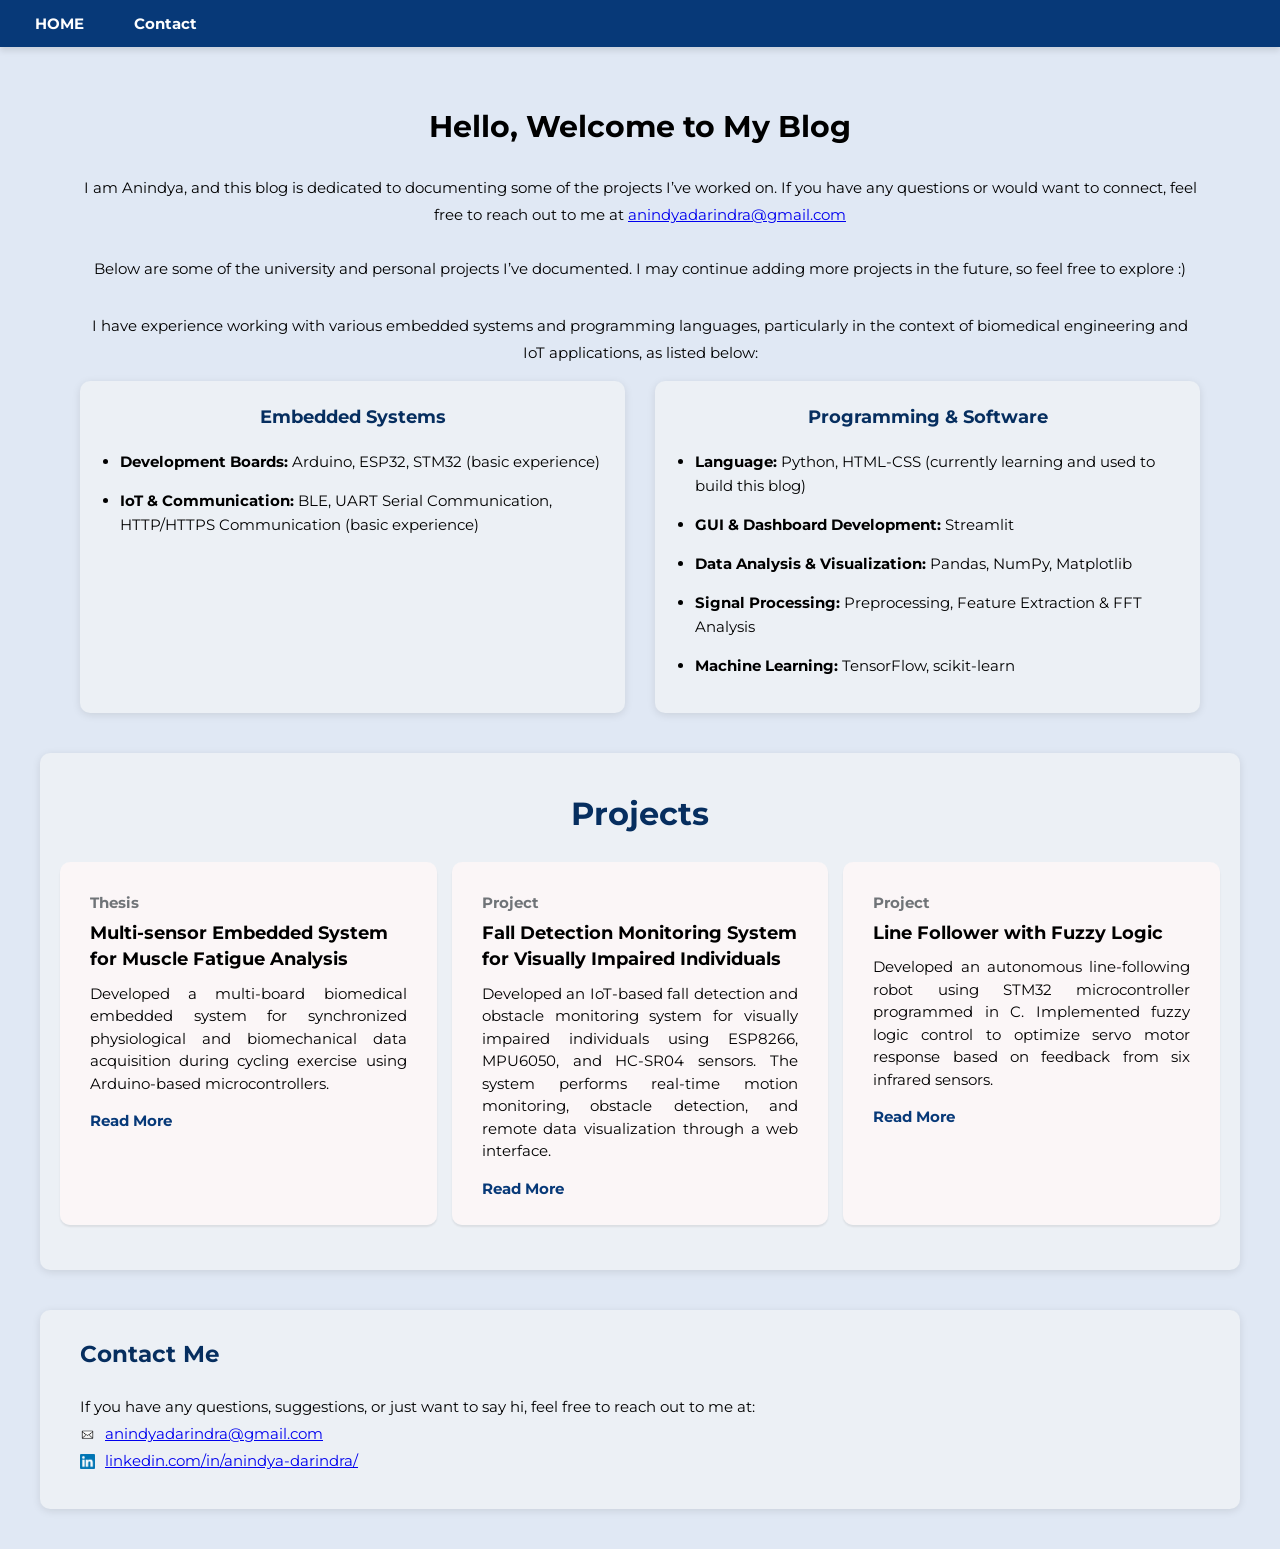
==== index.html @ 3009e82d "First commit" ====
<!DOCTYPE html>
<html lang="en">

<!--head itu isinya fungsi-fungsi backstage-->
<head>
    <meta charset="UTF-8">
    <meta http-equiv="X-UA-Compatible" content="IE=edge" />

    <!-- Biar responsif sama perubahan ukuran layar -->
    <meta name="viewport" content="width=device-width, initial-scale=1, shrink-to-fit=no" />

    <title>Home</title>

    <!--ngelink ke css/desainnya web home-->
    <link rel="stylesheet" href="css/index.css">
    <link rel="stylesheet" href="css/responsive.css">
    <link href="https://fonts.googleapis.com/css?family=Poppins:400,700&display=swap" rel="stylesheet">
    <link href="https://fonts.googleapis.com/css2?family=Montserrat:wght@400;700&display=swap" rel="stylesheet">

  </head>

  <!--body itu isi yang ditampilin-->
    <body>
        <!-- Navbar -->
        <header class="header_section">
            <div class="top-wrapper">     
            <ul class="navbar">
                <li><a href="index.html">HOME</a></li>
                <li><a href="#contact">Contact</a></li>
            </ul>
           </div> 
        </header>
        <!-- Navbar -->


        <!-- Slide Show -->
        <div class="section-1" id="introduction">
            <h1>Hello, Welcome to My Blog</h1>
            <p>
                I am Anindya, and this blog is dedicated to documenting some of the projects I’ve worked on. If you have any questions or would want to connect, feel free to reach out to me at <a href="mailto:anindyadarindra@gmail.com">anindyadarindra@gmail.com</a> <br> <br> 

                Below are some of the university and personal projects I’ve documented. I may continue adding more projects in the future, so feel free to explore :)
            </p>

            <p class="skills-intro">
                    I have experience working with various embedded systems and programming languages, particularly in the context of biomedical engineering and IoT applications, as listed below:
            </p>
            <div class="skills-container">
                <div class="skills-box">
                    <h3>Embedded Systems</h3>

                    <ul>
                        <li>
                            <strong>Development Boards:</strong>
                            Arduino, ESP32, STM32 (basic experience)
                        </li>

                        <li>
                            <strong>IoT & Communication:</strong>
                            BLE, UART Serial Communication, HTTP/HTTPS Communication
                            (basic experience)
                        </li>
                    </ul>
                </div>

                <div class="skills-box">
                    <h3>Programming & Software</h3>

                    <ul>
                        <li>
                            <strong>Language:</strong>
                            Python, HTML-CSS (currently learning and used to build this blog)
                        </li>

                        <li>
                            <strong>GUI & Dashboard Development:</strong>
                            Streamlit
                        </li>

                        <li>
                            <strong>Data Analysis & Visualization:</strong>
                            Pandas, NumPy, Matplotlib
                        </li>

                        <li>
                            <strong>Signal Processing:</strong>
                            Preprocessing, Feature Extraction & FFT Analysis
                        </li>

                        <li>
                            <strong>Machine Learning:</strong>
                            TensorFlow, scikit-learn
                        </li>
                    </ul>
                </div>

            </div>
        </div>

        <div class="section-2" id="project">
            <h2>Projects</h2>
            <div class="projects-container">
                <div class="project-item">
                    <h5>Thesis</h5>
                    <a href="1 - thesis.html" target="_blank" class="project-link"></a>
                    <h3>Multi-sensor Embedded System for Muscle Fatigue Analysis</h3>
                    <p>
                        Developed a multi-board biomedical embedded system for synchronized physiological and biomechanical data acquisition during cycling exercise using Arduino-based microcontrollers. 
                    </p>
                    <span class="read-more">Read More</span>
                    </a>
                </div>
                
                <div class="project-item">
                    <h5>Project</h5>    
                    <a href="2 - fall detection.html" target="_blank" class="project-link">
                    <h3>Fall Detection Monitoring System for Visually Impaired Individuals</h3>
                    <p>
                        Developed an IoT-based fall detection and obstacle monitoring system for visually impaired individuals using ESP8266, MPU6050, and HC-SR04 sensors. The system performs real-time motion monitoring, obstacle detection, and remote data visualization through a web interface.
                    </p>
                    <span class="read-more">Read More</span>
                    </a>
                </div>

                <div class="project-item">
                    <h5>Project</h5>
                    <a href="3 - line follower.html" target="_blank" class="project-link">
                    <h3>Line Follower with Fuzzy Logic</h3>
                    <p>
                        Developed an autonomous line-following robot using STM32 microcontroller programmed in C. Implemented fuzzy logic control to optimize servo motor response based on feedback from six infrared sensors.
                    </p>
                     <span class="read-more">Read More</span>
                    </a>
                </div>
        
            </div>
        </div>
        <div class="contact" id="contact">
            <h2>Contact Me</h2>
            <p>
                If you have any questions, suggestions, or just want to say hi, feel free to reach out to me at: <br>
                <a href="mailto:anindyadarindra@gmail.com"> <img src="images/email-logo.png" alt="Email Icon">anindyadarindra@gmail.com</a> <br>
                <a href="https://www.linkedin.com/in/anindyadarindra/" target="_blank"> <img src="images/linkedin_logo.png" alt="LinkedIn Icon">linkedin.com/in/anindya-darindra/</a> <br>
            </p>
        </div>

    </body>

</html>
---- css/index.css ----
* {
    box-sizing: border-box;
}

/* Navigation Bar */
.header_section {
    font-family: Montserrat, sans-serif;
    position: fixed; /* Navbar tetap di atas saat scroll */
    top: 0;
    left: 0;
    width: 100%; 
    z-index: 1000; /* Pastikan di atas elemen lainnya */
    background-color: #073978; 
    box-shadow: 0 4px 6px rgba(0, 0, 0, 0.1); /* Bayangan */
  }
  
  /* Kontainer utama navbar */
  .top-wrapper {
    display: flex; /* Aktifkan Flexbox */
    align-items: center; /* Elemen sejajar vertikal */
    padding: 10px 20px; /* Spasi di dalam navbar */
  }
  
  /* Styling untuk navbar links */
  .navbar {
    display: flex; /* Sejajarkan link secara horizontal */
    gap: 20px; /* Jarak antar link */
    list-style: none; /* Hilangkan bullet point */
    margin: 0; /* Hilangkan margin default */
    padding: 0; /* Hilangkan padding default */
  }
  
  .navbar li {
    display: inline-block; /* Buat link tampil dalam satu baris */
  }
  
  .navbar a {
    text-decoration: none; /* Hilangkan garis bawah */
    color: #FEFEFE; /* Warna teks */
    font-weight: bold; /* Teks lebih tebal */
    padding: 10px 15px; /* Ruang di dalam tombol */
    transition: all 0.3s ease; /* Animasi hover */
  }
  
  /* Hover effect untuk link */
  .navbar a:hover {
    color: #ECF0F5; /* Ubah warna teks saat hover */
    background-color: #3C8DBC; /* Warna latar saat hover */
    border-radius: 5px; /* Membulatkan tepi */
  }

/* Navigation Bar (Close)*/

/* Section */
.section-1 {
    position: relative;
    text-align: center;
    padding: 40px;
}

.skills-intro{
    margin-top: 30px;
}

.skills-container {
    display: flex;
    gap: 30px;
    margin-top: 10px;
    flex-wrap: wrap;
    text-align: left;
}

.skills-box {
    flex: 1;
    min-width: 300px;

    background-color: #ecf0f5;
    padding: 20px;
    border-radius: 10px;

    box-shadow: 0 2px 8px rgba(0,0,0,0.1);
}

.skills-box h3 {
    margin-top: 0;
    color: #062e5f;
    text-align: center;
}

.skills-box ul {
    padding-left: 20px;
}

.skills-box li {
    margin-bottom: 15px;
    line-height: 1.6;
}

/* Section 1 (Close) */

/* Section 2 */
.section-2 {
    padding: 5px 20px;
    background-color: #ecf0f5;

    border-radius: 10px;
    box-shadow: 0 2px 8px rgba(0,0,0,0.1);
}

.section-2 h2 {
    /*font-family: 'Poppins', sans-serif; */
    font-size: 32px;
    margin-bottom: 20px;
    text-align: center;
    color: #062e5f;
}

.projects-container {
    display: grid;
    grid-template-columns: repeat(3, 1fr);
    gap: 15px;
    padding-bottom: 40px;
}

.project-item{
    padding: 30px 30px 10px 30px;
    text-align: justify;
    line-height: 1.5;

    background-color: rgba(255, 248, 248, 0.78);
    border-radius: 10px;
    box-shadow: 0 2px 2px rgba(0,0,0,0.08);
}

.project-item h5{
    margin-top: 0;
    margin-bottom: 0px;
    text-align: left;
    color: #707478;
    font-size: 15px;
}

.project-link {
    text-decoration: none;
    color: inherit;
}

.project-link:hover .project-item {
    transform: translateY(-5px);
    transition: 0.3s ease;
}

.read-more {
    display: inline-block;
    margin-bottom: 15px;

    color: #073978;
    font-weight: 700;
}

.project-item h3{
    margin-top: 5px;
    margin-bottom: 10px;
    text-align: left;
}

.project-item p{
    margin-top: 0;
}

.section-2:after {
  content: "";
  display: table;
  clear: both;
}

.section-2 img {
    width: 100%; /* Pastikan gambar memenuhi lebar layar */
    height: 100%; /* Menyesuaikan tinggi dengan lebar */
    object-fit: cover; /* Agar gambar memenuhi kontainer dengan tetap mempertahankan proporsi */
    display: block; /* Menghindari inline spacing */
    margin: 0 auto; /* Tengah-kan gambar di kontainer */
}

/* Section 2 (Close) */

/* Section 3 */
.contact {
    
    gap: 10px;
    margin-top: 40px;
    flex-wrap: wrap;

    background-color: #ecf0f5;
    padding-top: 5px;
    padding-bottom: 20px;
    padding-left: 40px;
    border-radius: 10px;

    box-shadow: 0 2px 8px rgba(0,0,0,0.1);
    line-height: 1.8;
    align-items: center;
}

.contact h2 {
    color: #062e5f;
}

.contact img {
    height: 1em; /* tinggi gambar mengikuti tinggi teks */
    vertical-align: middle;
    padding-right: 10px; /* spasi antara gambar dan teks */
}

.click-btn {
    /*font-family: 'Poppins', sans-serif; */
    font-weight: bold;
    padding: 5px 20px;
    font-size: 27px;
    color: white;
    background-color: #073978;
    border: none;
    border-radius: 2px;
    cursor: pointer;
    box-shadow: 2px 2px 2px rgba(0, 0, 0, 0.2);
    transition: background-color 0.3s ease, transform 0.2s ease;
}

.click-btn:hover {
    background-color: #ecf0f5;
    color: #073978;
    transform: scale(1.1);
}

body {
    margin: 0; /* Hilangkan margin bawaan browser */
    padding: 40px 40px 40px 40px; /* Hilangkan padding bawaan browser */
    background-color: #dde6f3e2;
    font-family: 'Montserrat', sans-serif;
    font-size: 15px;
    line-height: 1.8;
}
---- css/responsive.css ----
/* Responsivitas */
/* masih belum responsif di handphone =( */
/* 1 rem = 16 px */ 
@media screen and (max-width: 600px) {
    .project-item {
        width: 100%;
        float: none;
    }

    .skills-container {
        flex-direction: column;
    }

    body {
        padding: 90px 20px 20px 20px;
    }
}
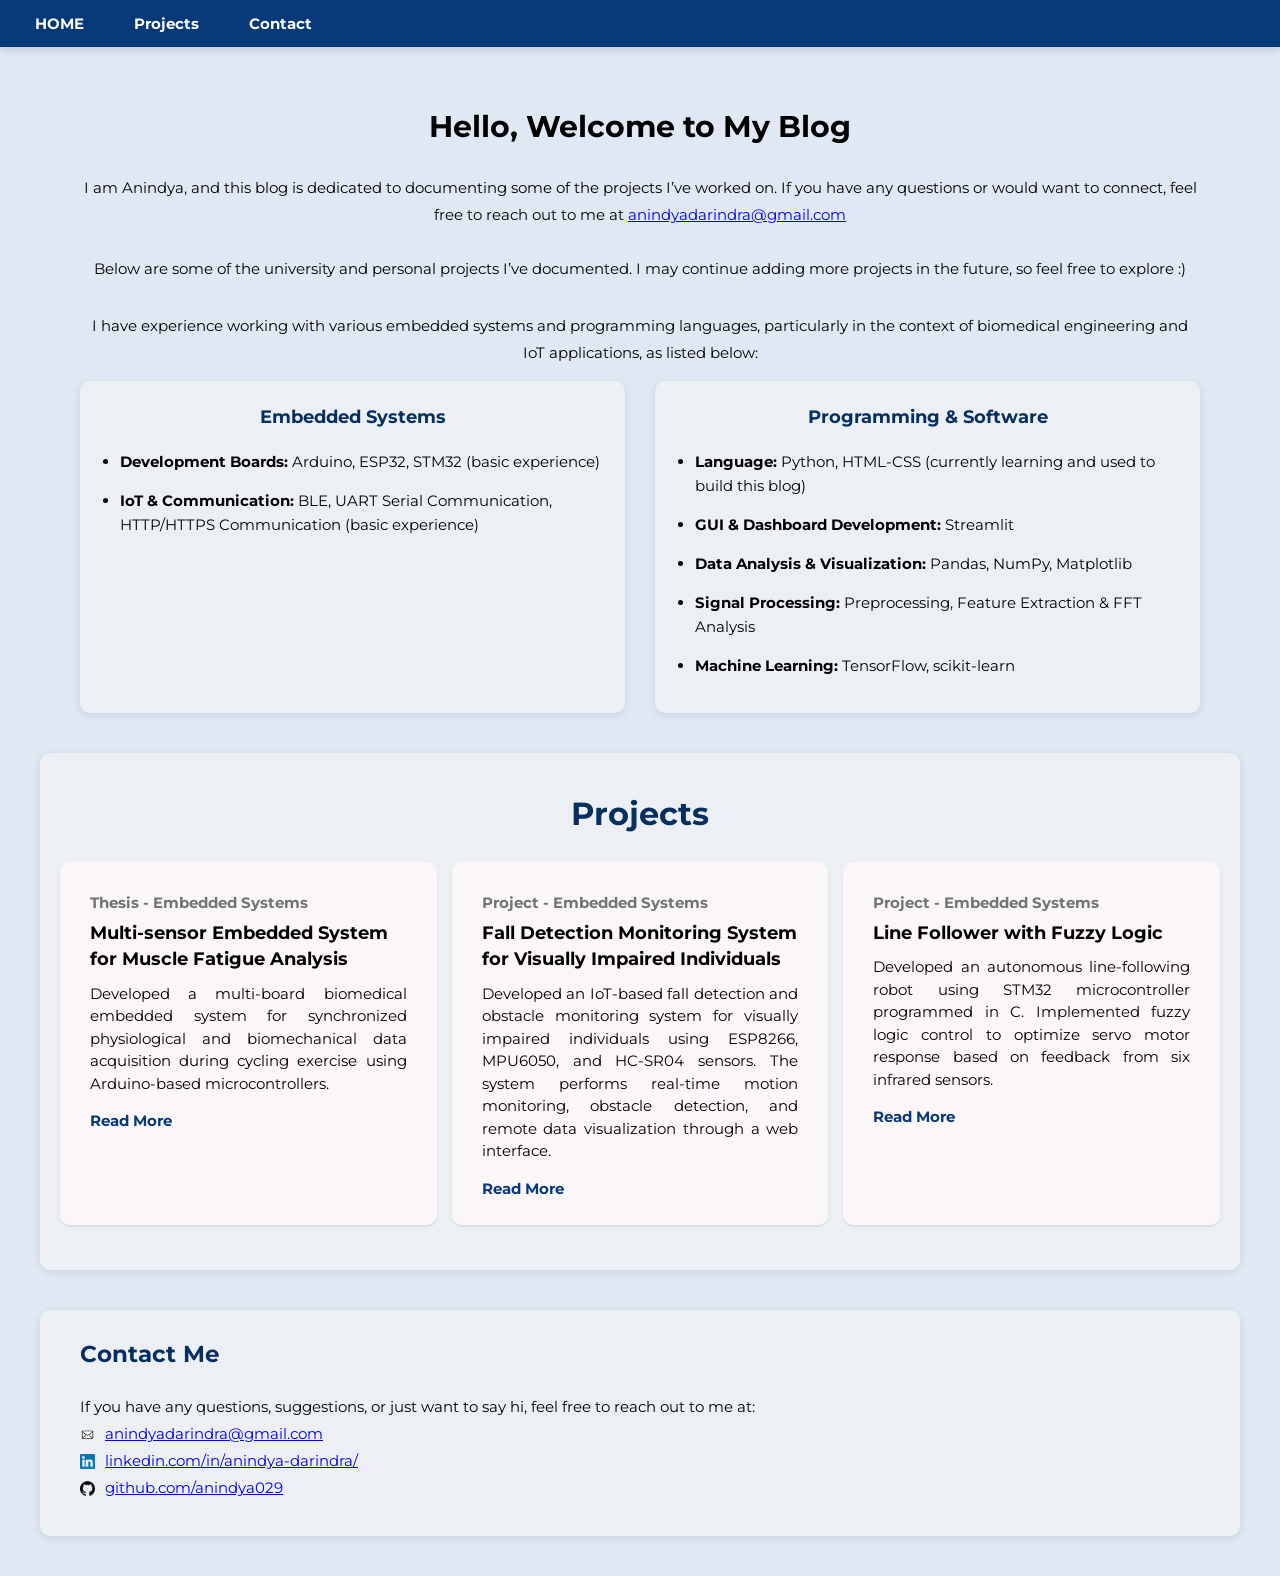
==== commit 0e23bd8c: "Add more content" ====
--- a/index.html
+++ b/index.html
@@ -26,7 +26,8 @@
             <div class="top-wrapper">     
             <ul class="navbar">
                 <li><a href="index.html">HOME</a></li>
-                <li><a href="#contact">Contact</a></li>
+                <li><a href="#project">Projects</a></li>
+                <li><a href="#contact">Contact</a></li>                
             </ul>
            </div> 
         </header>
@@ -101,8 +102,8 @@
             <h2>Projects</h2>
             <div class="projects-container">
                 <div class="project-item">
-                    <h5>Thesis</h5>
-                    <a href="1 - thesis.html" target="_blank" class="project-link"></a>
+                    <h5>Thesis - Embedded Systems</h5>
+                    <a href="1 - thesis.html" target="_blank" class="project-link">
                     <h3>Multi-sensor Embedded System for Muscle Fatigue Analysis</h3>
                     <p>
                         Developed a multi-board biomedical embedded system for synchronized physiological and biomechanical data acquisition during cycling exercise using Arduino-based microcontrollers. 
@@ -112,7 +113,7 @@
                 </div>
                 
                 <div class="project-item">
-                    <h5>Project</h5>    
+                    <h5>Project - Embedded Systems</h5>    
                     <a href="2 - fall detection.html" target="_blank" class="project-link">
                     <h3>Fall Detection Monitoring System for Visually Impaired Individuals</h3>
                     <p>
@@ -123,7 +124,7 @@
                 </div>
 
                 <div class="project-item">
-                    <h5>Project</h5>
+                    <h5>Project - Embedded Systems</h5>
                     <a href="3 - line follower.html" target="_blank" class="project-link">
                     <h3>Line Follower with Fuzzy Logic</h3>
                     <p>
@@ -132,6 +133,7 @@
                      <span class="read-more">Read More</span>
                     </a>
                 </div>
+              
         
             </div>
         </div>
@@ -141,6 +143,7 @@
                 If you have any questions, suggestions, or just want to say hi, feel free to reach out to me at: <br>
                 <a href="mailto:anindyadarindra@gmail.com"> <img src="images/email-logo.png" alt="Email Icon">anindyadarindra@gmail.com</a> <br>
                 <a href="https://www.linkedin.com/in/anindyadarindra/" target="_blank"> <img src="images/linkedin_logo.png" alt="LinkedIn Icon">linkedin.com/in/anindya-darindra/</a> <br>
+                <a href="https://github.com/anindya029" target="_blank"> <img src="images/github_logo.png" alt="GitHub Icon">github.com/anindya029</a>
             </p>
         </div>
 
--- a/css/index.css
+++ b/css/index.css
@@ -241,3 +241,61 @@
     line-height: 1.8;
 }
 
+.intro-project h1{
+    text-align: center;
+}
+.intro-project li{
+    list-style: none;  
+}
+
+.component {
+    display: grid;
+    grid-template-columns: repeat(2, 1fr);
+    gap: 15px;
+    padding-bottom: 40px;
+}
+
+.signal-processing {
+    display: grid;
+    grid-template-columns: repeat(3, 1fr);
+    gap: 15px;
+    padding-bottom: 40px;
+}
+
+.signal-processing ul {
+    margin-top: 5px;
+    padding-left: 20px;
+}
+
+.component img {
+    width: 100%; /* Pastikan gambar memenuhi lebar layar */
+    height: 100%; /* Menyesuaikan tinggi dengan lebar */
+    object-fit: cover; /* Agar gambar memenuhi kontainer dengan tetap mempertahankan proporsi */
+    display: block; /* Menghindari inline spacing */
+    margin: 0 auto; /* Tengah-kan gambar di kontainer */*/
+}
+
+.img-thesis2{
+    width: 40%; /* Pastikan gambar memenuhi lebar layar */
+    height: auto; /* Menyesuaikan tinggi dengan lebar */
+    object-fit: cover; /* Agar gambar memenuhi kontainer dengan tetap mempertahankan proporsi */
+    display: block; /* Menghindari inline spacing */
+    margin: 0 auto; /* Tengah-kan gambar di kontainer */
+    text-align: justify; /* Pusatkan teks di dalam kontainer */
+}
+
+.img-thesis3{
+    width: 70%; /* Pastikan gambar memenuhi lebar layar */
+    height: 70%; /* Menyesuaikan tinggi dengan lebar */
+    object-fit: cover; /* Agar gambar memenuhi kontainer dengan tetap mempertahankan proporsi */
+    display: block; /* Menghindari inline spacing */
+    margin: 0 auto; /* Tengah-kan gambar di kontainer */
+}
+
+.part3 img{
+    width: 80%; /* Pastikan gambar memenuhi lebar layar */
+    height: auto; /* Menyesuaikan tinggi dengan lebar */
+    object-fit: cover; /* Agar gambar memenuhi kontainer dengan tetap mempertahankan proporsi */
+    display: block; /* Menghindari inline spacing */
+    margin: 0 auto; /* Tengah-kan gambar di kontainer */
+}
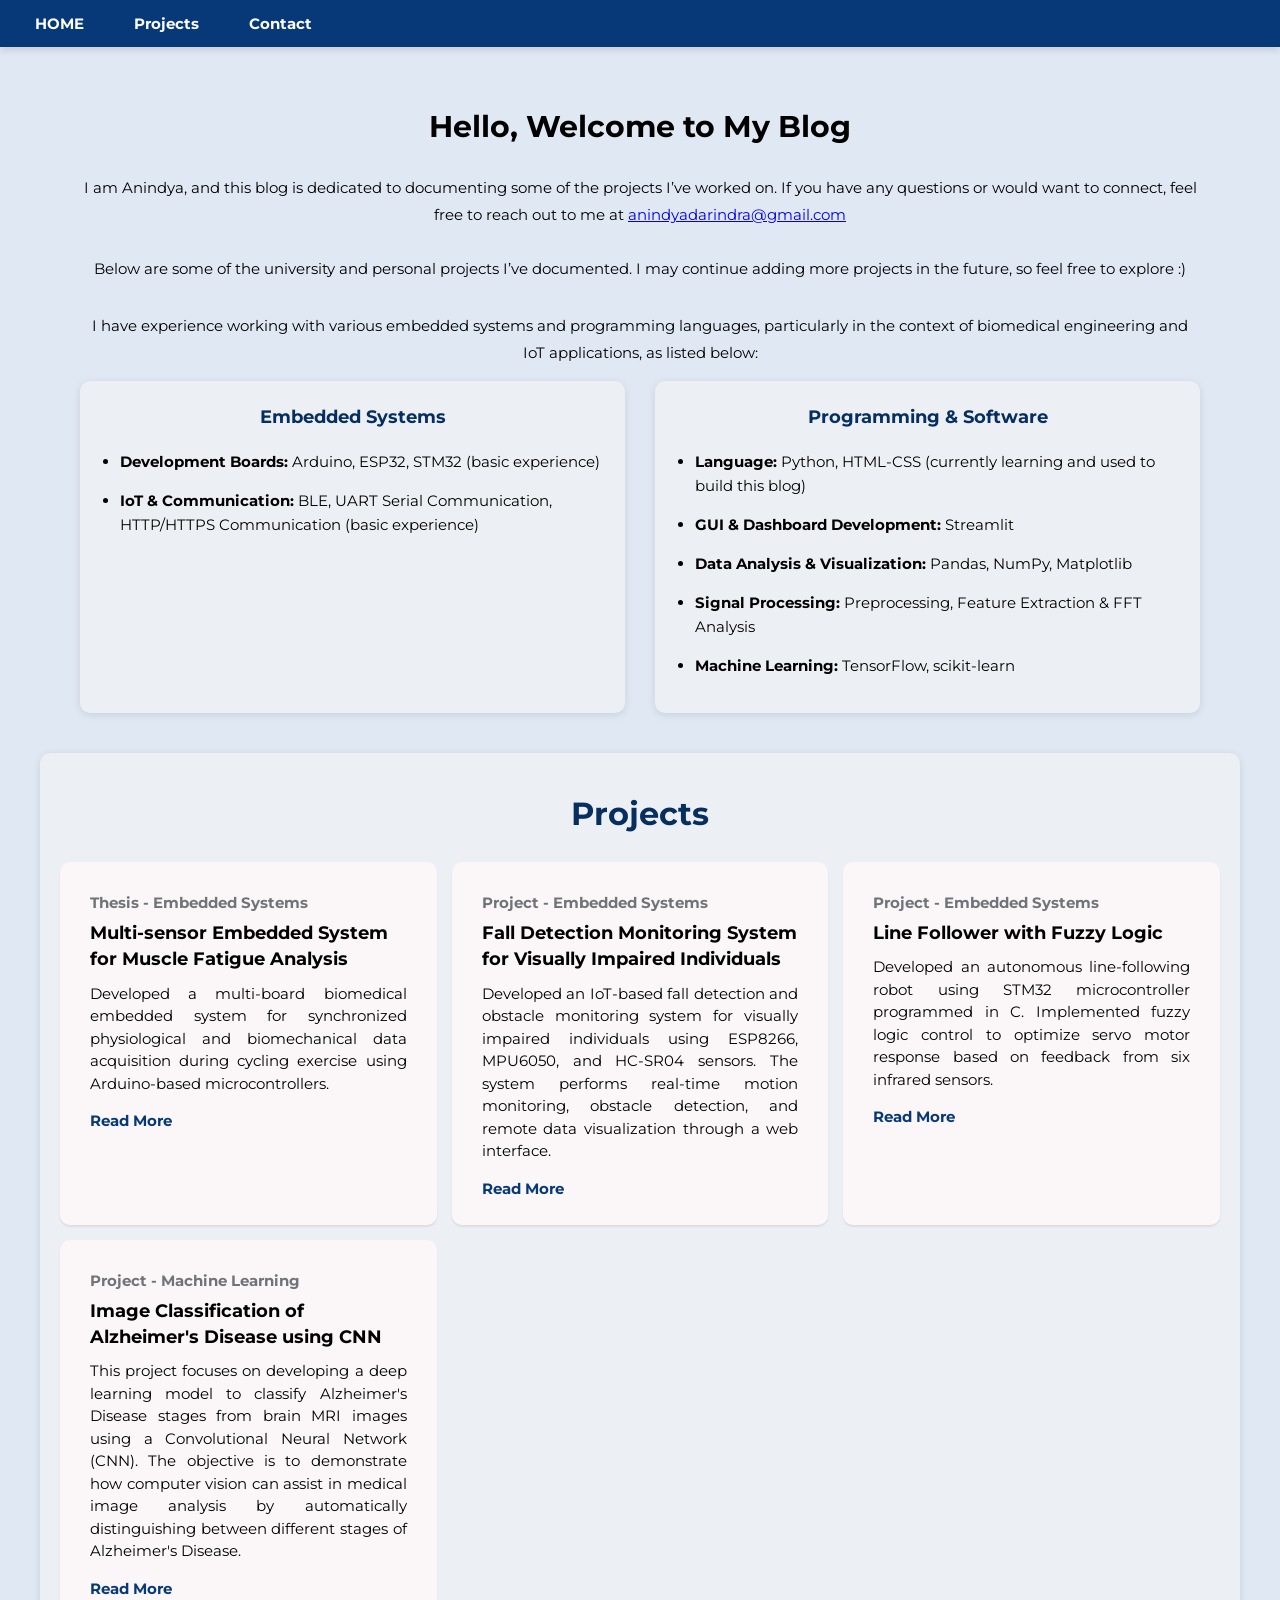
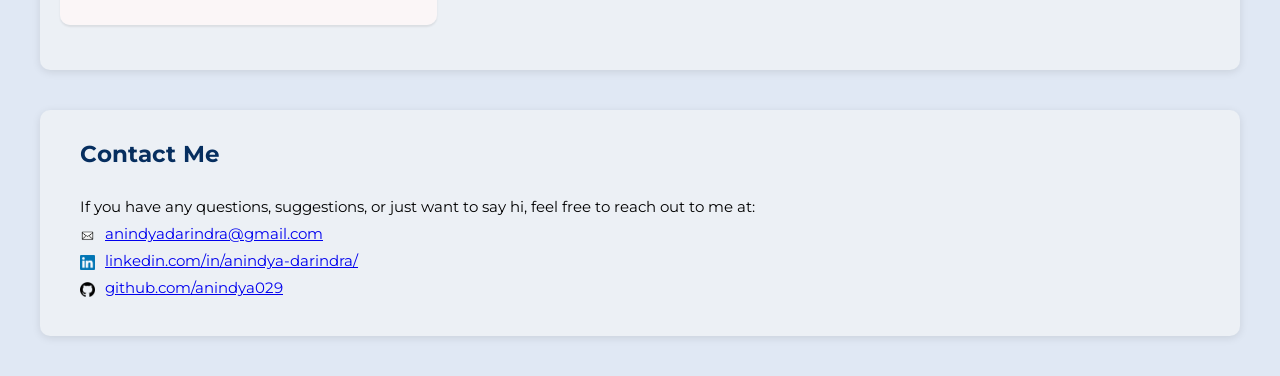
==== commit ba2e156a: "Update projects" ====
--- a/index.html
+++ b/index.html
@@ -103,7 +103,7 @@
             <div class="projects-container">
                 <div class="project-item">
                     <h5>Thesis - Embedded Systems</h5>
-                    <a href="1 - thesis.html" target="_blank" class="project-link">
+                    <a href="1 - thesis.html" class="project-link">
                     <h3>Multi-sensor Embedded System for Muscle Fatigue Analysis</h3>
                     <p>
                         Developed a multi-board biomedical embedded system for synchronized physiological and biomechanical data acquisition during cycling exercise using Arduino-based microcontrollers. 
@@ -114,7 +114,7 @@
                 
                 <div class="project-item">
                     <h5>Project - Embedded Systems</h5>    
-                    <a href="2 - fall detection.html" target="_blank" class="project-link">
+                    <a href="2 - fall detection.html" class="project-link">
                     <h3>Fall Detection Monitoring System for Visually Impaired Individuals</h3>
                     <p>
                         Developed an IoT-based fall detection and obstacle monitoring system for visually impaired individuals using ESP8266, MPU6050, and HC-SR04 sensors. The system performs real-time motion monitoring, obstacle detection, and remote data visualization through a web interface.
@@ -125,7 +125,7 @@
 
                 <div class="project-item">
                     <h5>Project - Embedded Systems</h5>
-                    <a href="3 - line follower.html" target="_blank" class="project-link">
+                    <a href="3 - line follower.html" class="project-link">
                     <h3>Line Follower with Fuzzy Logic</h3>
                     <p>
                         Developed an autonomous line-following robot using STM32 microcontroller programmed in C. Implemented fuzzy logic control to optimize servo motor response based on feedback from six infrared sensors.
@@ -134,7 +134,17 @@
                     </a>
                 </div>
               
-        
+                <div class="project-item">
+                    <h5>Project - Machine Learning</h5>
+                    <a href="4 - alzheimer image classification.html" class="project-link">
+                    <h3>Image Classification of Alzheimer's Disease using CNN</h3>
+                    <p>
+                        This project focuses on developing a deep learning model to classify Alzheimer's Disease stages from brain MRI images using a Convolutional Neural Network (CNN). The objective is to demonstrate how computer vision can assist in medical image analysis by automatically distinguishing between different stages of Alzheimer's Disease.
+                    </p>
+                     <span class="read-more">Read More</span>
+                    </a>
+                </div>
+                
             </div>
         </div>
         <div class="contact" id="contact">
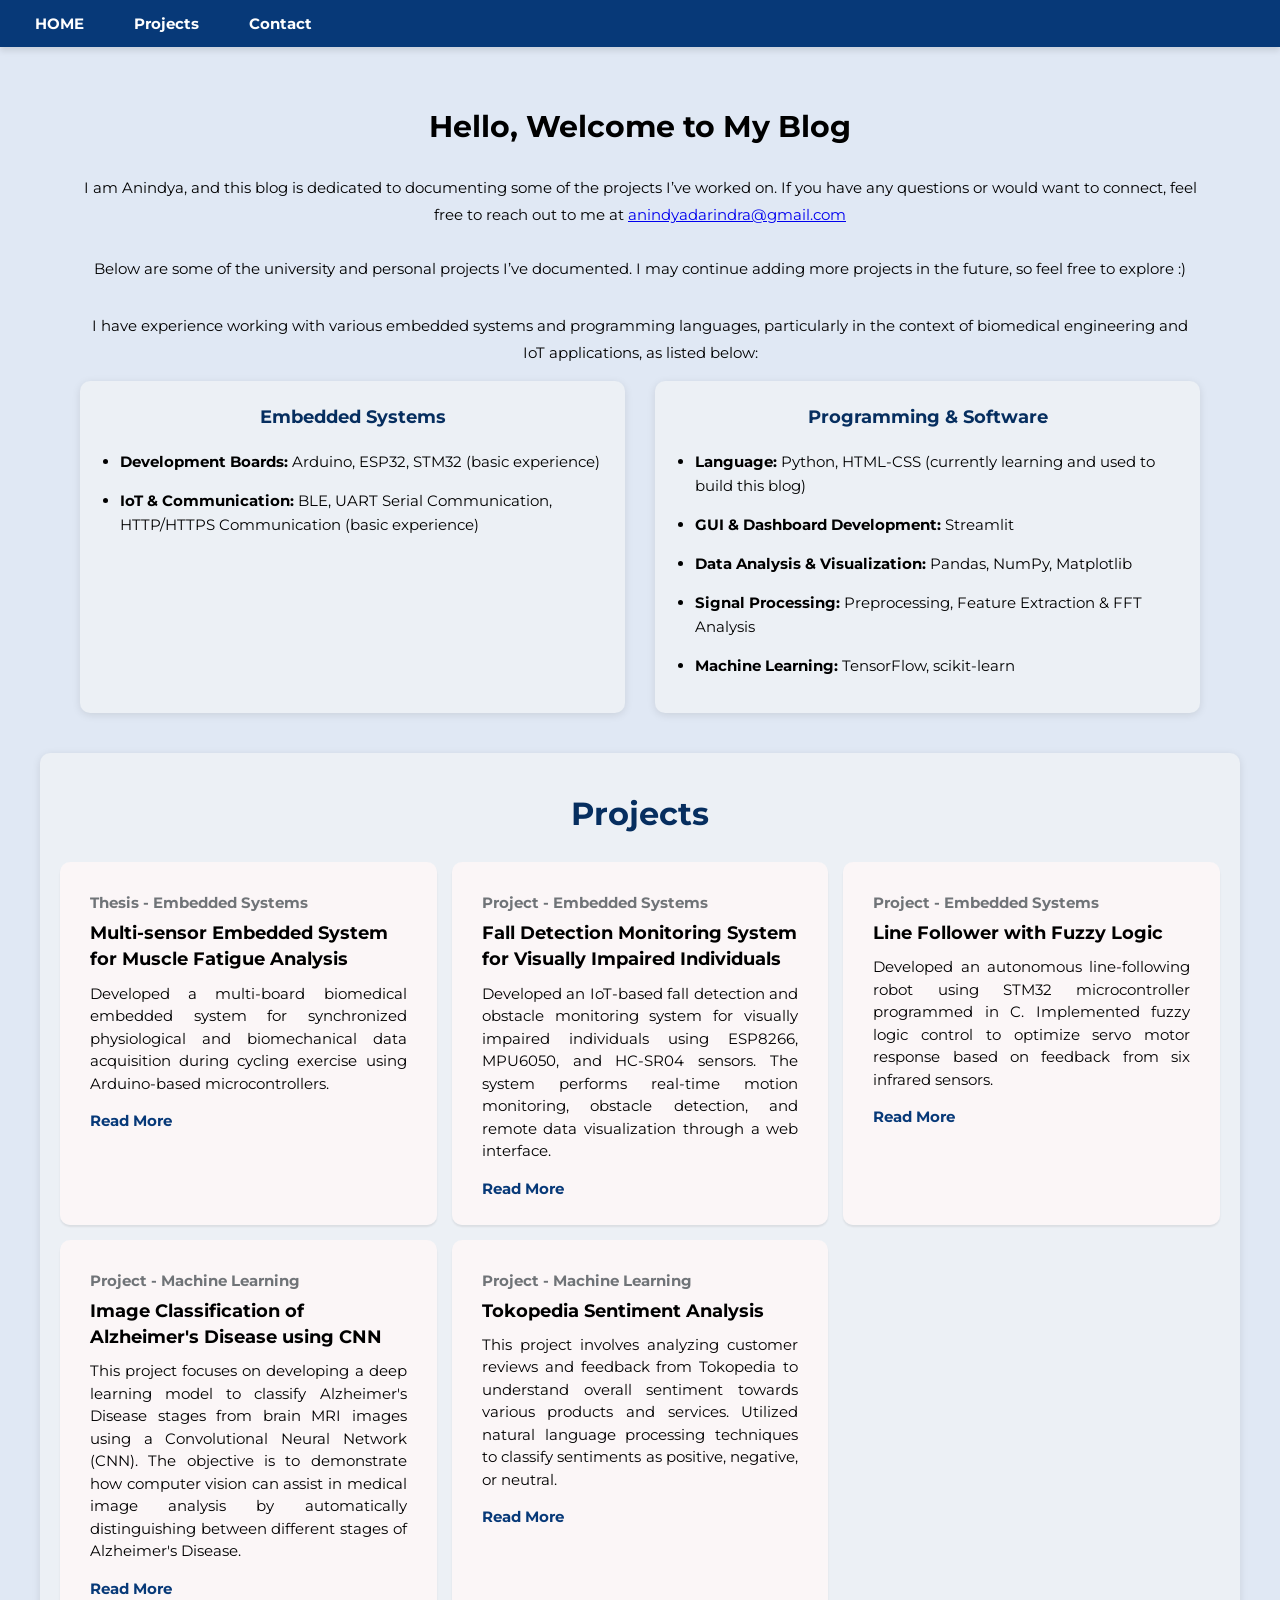
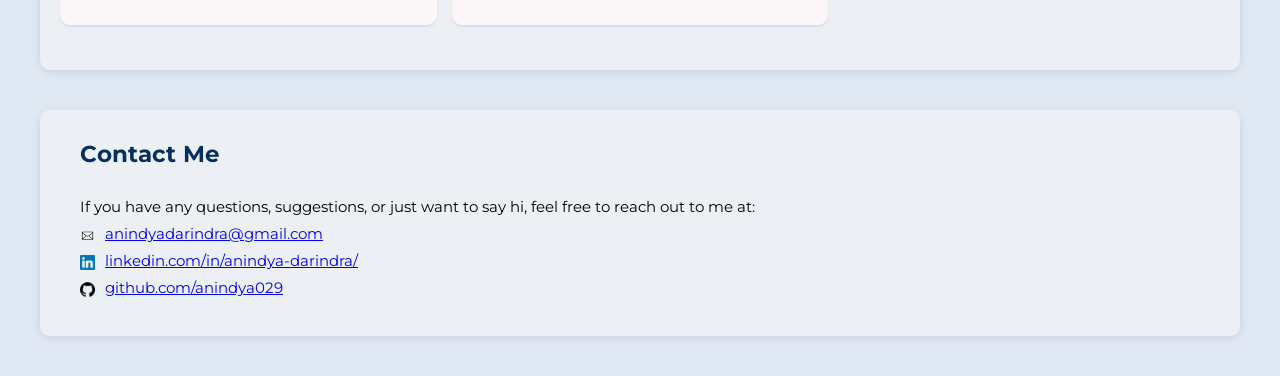
==== commit 528342e5: "update" ====
--- a/index.html
+++ b/index.html
@@ -144,7 +144,18 @@
                      <span class="read-more">Read More</span>
                     </a>
                 </div>
-                
+              
+                <div class="project-item">
+                    <h5>Project - Machine Learning</h5>
+                    <a href="5 - tokopedia sentiments analysis.html" class="project-link">
+                    <h3>Tokopedia Sentiment Analysis</h3>
+                    <p>
+                        This project involves analyzing customer reviews and feedback from Tokopedia to understand overall sentiment towards various products and services. Utilized natural language processing techniques to classify sentiments as positive, negative, or neutral.
+                    </p>
+                     <span class="read-more">Read More</span>
+                    </a>
+                </div>
+
             </div>
         </div>
         <div class="contact" id="contact">
